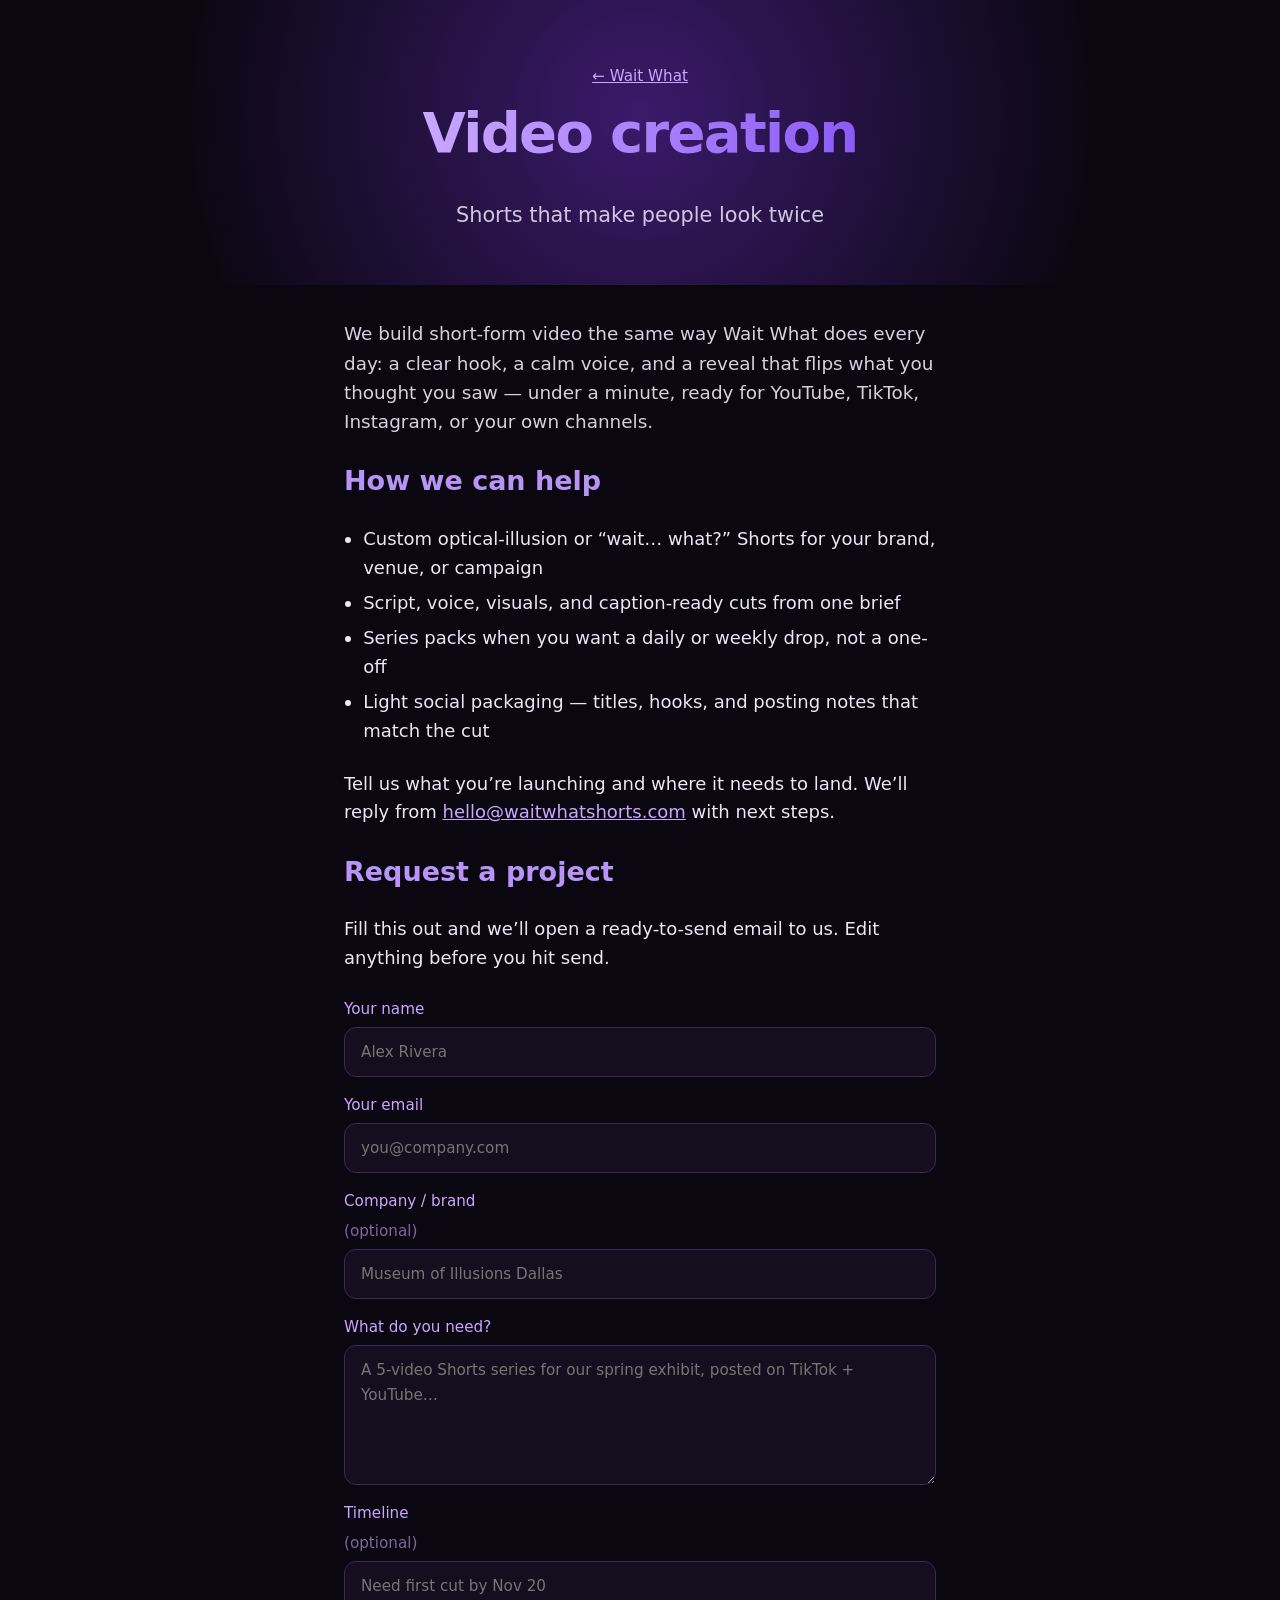
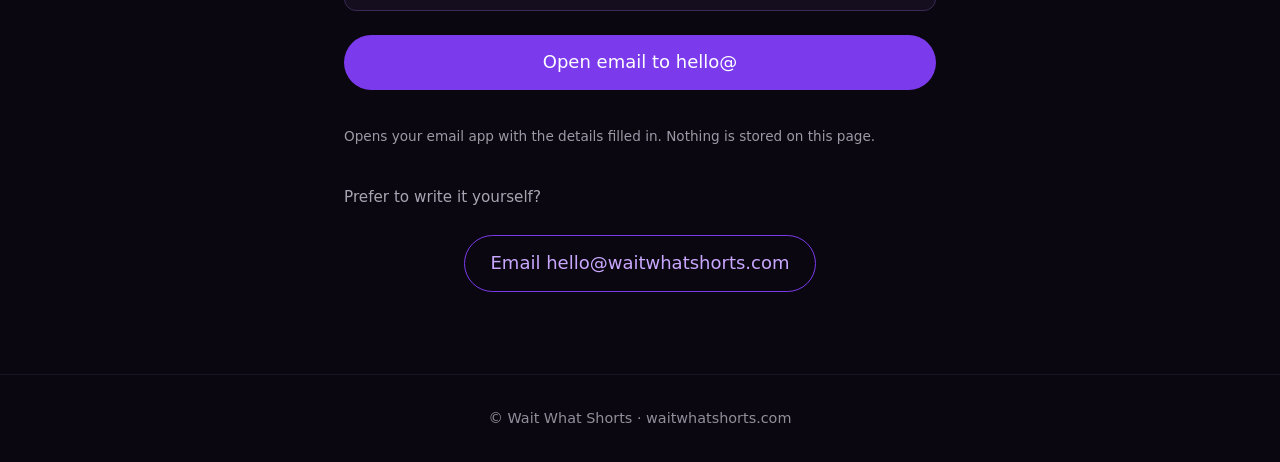
==== services/video.html @ ed8857b7 "Add Services section and video creation page with inquiry form" ====
<!doctype html>
<html lang="en"><head><meta charset="utf-8"><meta name="viewport" content="width=device-width,initial-scale=1">
<title>Video creation — Wait What Shorts</title>
<meta name="description" content="Custom Shorts and social video from Wait What — calm voice, quick reveal, built to stop the scroll.">
<link rel="stylesheet" href="../style.css"></head>
<body>
<audio id="ww-outro" src="../outro-jingle.mp3" preload="auto"></audio>
<header class="hero compact">
  <a class="back" href="../">← Wait What</a>
  <h1>Video creation</h1>
  <p class="tag">Shorts that make people look twice</p>
</header>
<main class="page">
  <p class="lead">We build short-form video the same way Wait What does every day: a clear hook, a calm voice, and a reveal that flips what you thought you saw — under a minute, ready for YouTube, TikTok, Instagram, or your own channels.</p>
  <h2>How we can help</h2>
  <ul class="bullets">
    <li>Custom optical-illusion or “wait… what?” Shorts for your brand, venue, or campaign</li>
    <li>Script, voice, visuals, and caption-ready cuts from one brief</li>
    <li>Series packs when you want a daily or weekly drop, not a one-off</li>
    <li>Light social packaging — titles, hooks, and posting notes that match the cut</li>
  </ul>
  <p>Tell us what you’re launching and where it needs to land. We’ll reply from <a href="mailto:hello@waitwhatshorts.com">hello@waitwhatshorts.com</a> with next steps.</p>

  <h2>Request a project</h2>
  <p>Fill this out and we’ll open a ready-to-send email to us. Edit anything before you hit send.</p>
  <form class="form" id="video-form" novalidate>
    <label>Your name
      <input name="name" type="text" autocomplete="name" required placeholder="Alex Rivera">
    </label>
    <label>Your email
      <input name="email" type="email" autocomplete="email" required placeholder="you@company.com">
    </label>
    <label>Company / brand <span style="opacity:.6">(optional)</span>
      <input name="company" type="text" autocomplete="organization" placeholder="Museum of Illusions Dallas">
    </label>
    <label>What do you need?
      <textarea name="brief" required placeholder="A 5-video Shorts series for our spring exhibit, posted on TikTok + YouTube…"></textarea>
    </label>
    <label>Timeline <span style="opacity:.6">(optional)</span>
      <input name="timeline" type="text" placeholder="Need first cut by Nov 20">
    </label>
    <button class="btn full" type="submit">Open email to hello@</button>
    <p class="note">Opens your email app with the details filled in. Nothing is stored on this page.</p>
  </form>

  <p class="or">Prefer to write it yourself?</p>
  <p style="text-align:center"><a class="btn ghost" href="mailto:hello@waitwhatshorts.com?subject=Video%20creation%20inquiry">Email hello@waitwhatshorts.com</a></p>
</main>
<footer>© Wait What Shorts · waitwhatshorts.com</footer>
<script src="../site.js"></script>
<script>
(function () {
  var form = document.getElementById('video-form');
  if (!form) return;
  form.addEventListener('submit', function (e) {
    e.preventDefault();
    var d = new FormData(form);
    var name = (d.get('name') || '').toString().trim();
    var email = (d.get('email') || '').toString().trim();
    var company = (d.get('company') || '').toString().trim();
    var brief = (d.get('brief') || '').toString().trim();
    var timeline = (d.get('timeline') || '').toString().trim();
    if (!name || !email || !brief) {
      form.reportValidity();
      return;
    }
    var lines = [
      'Name: ' + name,
      'Email: ' + email,
      company ? 'Company / brand: ' + company : null,
      timeline ? 'Timeline: ' + timeline : null,
      '',
      'Project brief:',
      brief
    ].filter(function (x) { return x !== null; });
    var subject = 'Video creation inquiry' + (company ? ' — ' + company : ' — ' + name);
    var href = 'mailto:hello@waitwhatshorts.com'
      + '?subject=' + encodeURIComponent(subject)
      + '&body=' + encodeURIComponent(lines.join('\n'));
    window.location.href = href;
  });
})();
</script>
</body></html>
---- style.css ----
*{box-sizing:border-box}body{margin:0;background:#0a0710;color:#ece6f7;font:18px/1.6 system-ui,-apple-system,Segoe UI,sans-serif;text-align:center}
.hero{min-height:80vh;display:flex;flex-direction:column;justify-content:center;align-items:center;padding:2rem;background:radial-gradient(circle at 50% 40%,#3b1a6b 0,#0a0710 70%)}
.hero.compact{min-height:auto;padding:3rem 1.5rem 2rem}
h1{font-size:clamp(3rem,12vw,7rem);margin:0;letter-spacing:-.03em;background:linear-gradient(90deg,#c9a7ff,#8b5cf6);-webkit-background-clip:text;background-clip:text;color:transparent}
.hero.compact h1{font-size:clamp(2rem,8vw,3.5rem)}
.tag{font-size:1.3rem;opacity:.85}h2{color:#b794f6}
section{max-width:640px;margin:0 auto;padding:3.5rem 1.5rem}
.page{max-width:640px;margin:0 auto;padding:1rem 1.5rem 3.5rem;text-align:left}
.page p,.page li{text-align:left}.page h2{text-align:left}
.lead{font-size:1.15rem;opacity:.9}
.btn{display:inline-block;margin:.5rem;padding:.8rem 1.6rem;border-radius:999px;background:#7c3aed;color:#fff;text-decoration:none;font-weight:600;border:none;cursor:pointer;font:inherit}.btn:hover{background:#9061f9}
.btn.ghost{background:transparent;border:1px solid #7c3aed;color:#c9a7ff}.btn.ghost:hover{background:#241a36}
.btn.full{width:100%;margin:.5rem 0}
a{color:#c9a7ff}footer{padding:2rem;opacity:.6;font-size:.9rem;border-top:1px solid #241a36;text-align:center}
.back{display:inline-block;margin:1rem 0 0;font-size:.95rem}
.bullets{padding-left:1.2rem;margin:1rem 0 1.5rem}.bullets li{margin:.4rem 0}
.form{display:flex;flex-direction:column;gap:1rem;margin:1.5rem 0}
.form label{display:flex;flex-direction:column;gap:.35rem;text-align:left;font-size:.95rem;color:#c9a7ff}
.form input,.form textarea,.form select{width:100%;padding:.75rem 1rem;border-radius:12px;border:1px solid #3b2a55;background:#140e1f;color:#ece6f7;font:inherit}
.form textarea{min-height:140px;resize:vertical}
.form input:focus,.form textarea:focus,.form select:focus{outline:2px solid #7c3aed;border-color:#7c3aed}
.or{text-align:center;opacity:.7;margin:1.5rem 0 .75rem;font-size:.95rem}
.note{font-size:.85rem;opacity:.65;margin-top:.75rem}
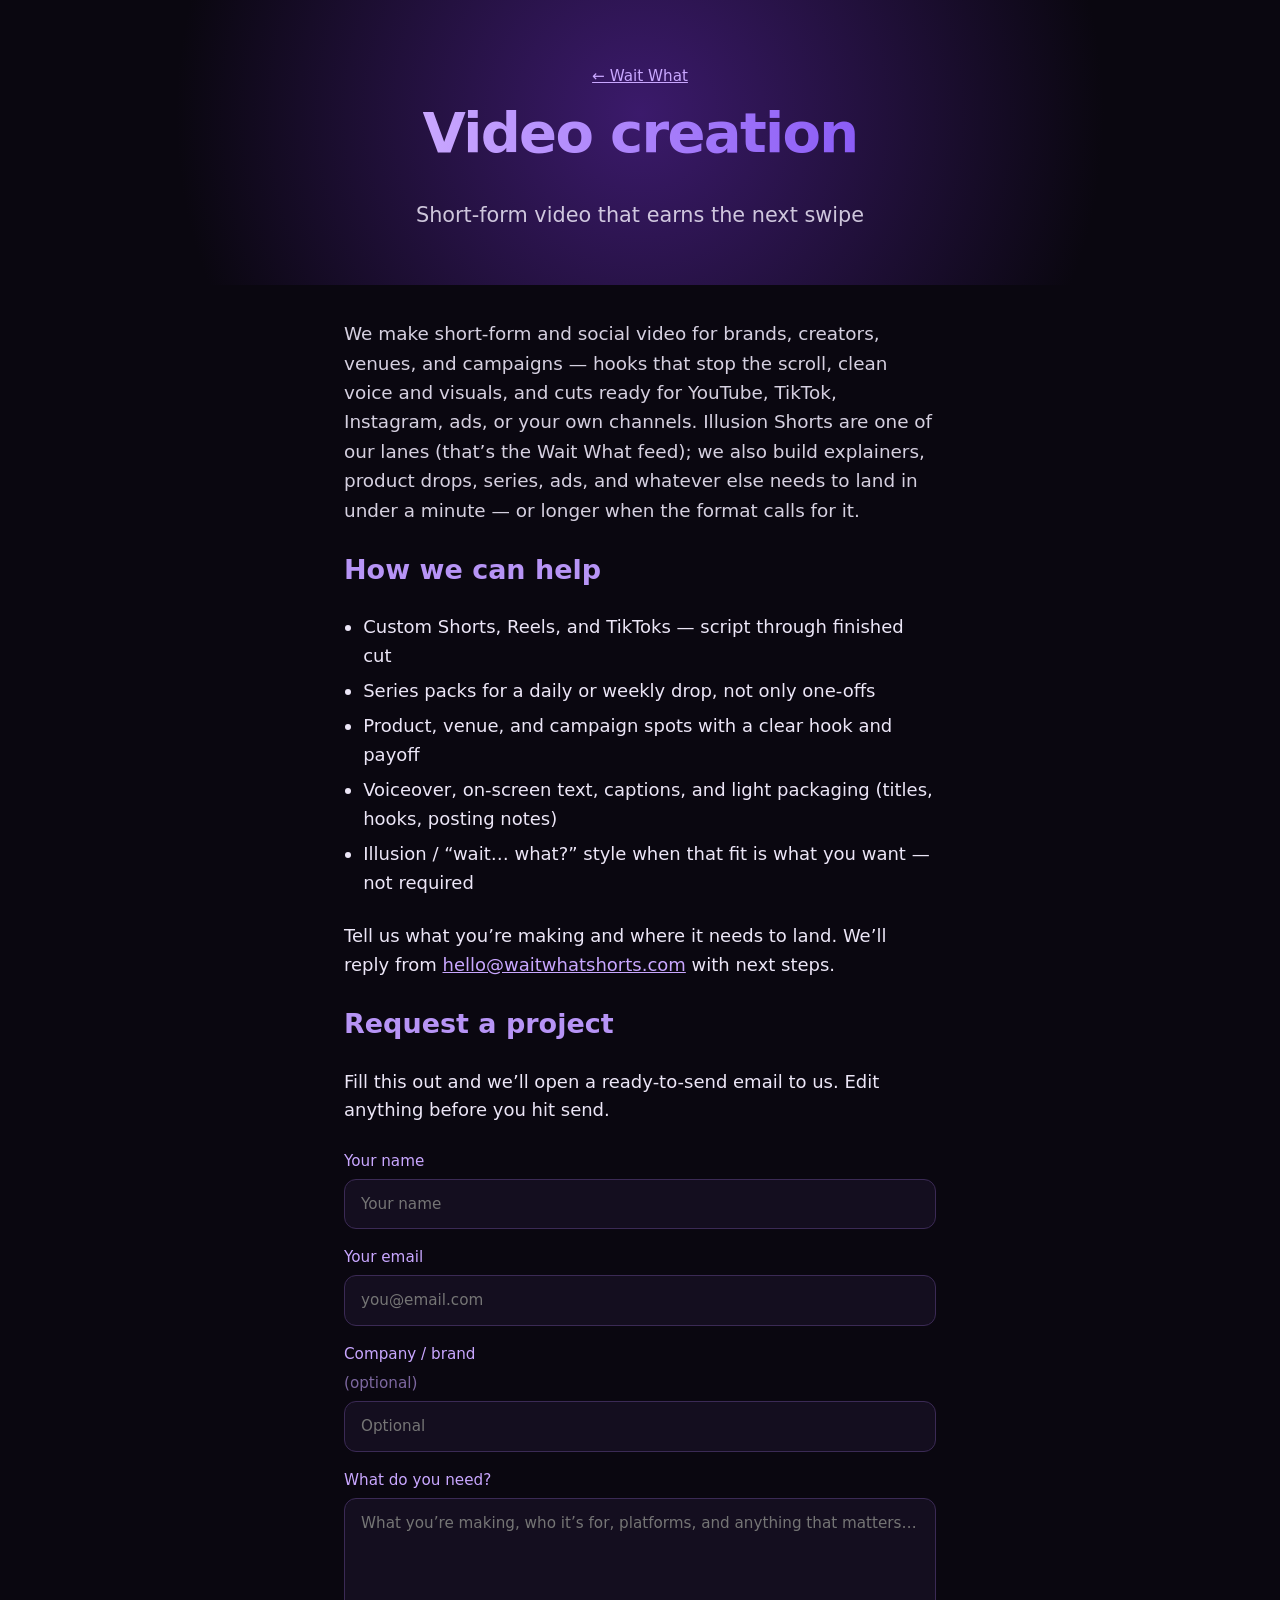
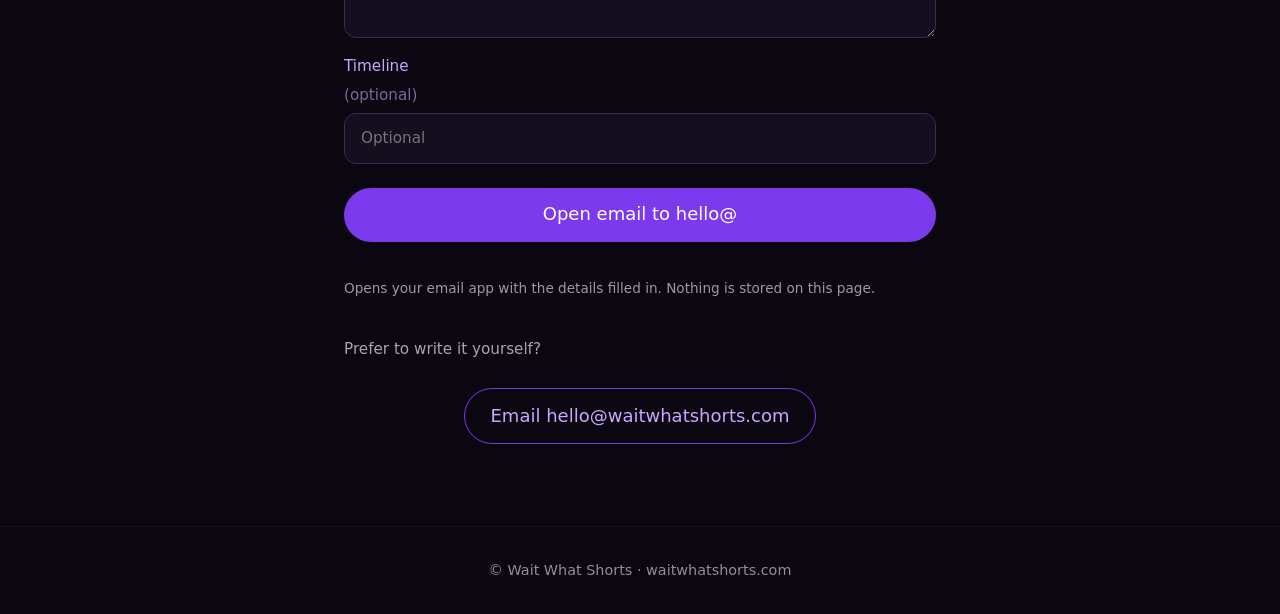
==== commit fb9a8325: "Broaden video services page beyond illusion-only pitch" ====
--- a/services/video.html
+++ b/services/video.html
@@ -1,43 +1,44 @@
 <!doctype html>
 <html lang="en"><head><meta charset="utf-8"><meta name="viewport" content="width=device-width,initial-scale=1">
 <title>Video creation — Wait What Shorts</title>
-<meta name="description" content="Custom Shorts and social video from Wait What — calm voice, quick reveal, built to stop the scroll.">
+<meta name="description" content="Custom short-form and social video from Wait What — hooks, voice, cuts, and series ready to post.">
 <link rel="stylesheet" href="../style.css"></head>
 <body>
 <audio id="ww-outro" src="../outro-jingle.mp3" preload="auto"></audio>
 <header class="hero compact">
   <a class="back" href="../">← Wait What</a>
   <h1>Video creation</h1>
-  <p class="tag">Shorts that make people look twice</p>
+  <p class="tag">Short-form video that earns the next swipe</p>
 </header>
 <main class="page">
-  <p class="lead">We build short-form video the same way Wait What does every day: a clear hook, a calm voice, and a reveal that flips what you thought you saw — under a minute, ready for YouTube, TikTok, Instagram, or your own channels.</p>
+  <p class="lead">We make short-form and social video for brands, creators, venues, and campaigns — hooks that stop the scroll, clean voice and visuals, and cuts ready for YouTube, TikTok, Instagram, ads, or your own channels. Illusion Shorts are one of our lanes (that’s the Wait What feed); we also build explainers, product drops, series, ads, and whatever else needs to land in under a minute — or longer when the format calls for it.</p>
   <h2>How we can help</h2>
   <ul class="bullets">
-    <li>Custom optical-illusion or “wait… what?” Shorts for your brand, venue, or campaign</li>
-    <li>Script, voice, visuals, and caption-ready cuts from one brief</li>
-    <li>Series packs when you want a daily or weekly drop, not a one-off</li>
-    <li>Light social packaging — titles, hooks, and posting notes that match the cut</li>
+    <li>Custom Shorts, Reels, and TikToks — script through finished cut</li>
+    <li>Series packs for a daily or weekly drop, not only one-offs</li>
+    <li>Product, venue, and campaign spots with a clear hook and payoff</li>
+    <li>Voiceover, on-screen text, captions, and light packaging (titles, hooks, posting notes)</li>
+    <li>Illusion / “wait… what?” style when that fit is what you want — not required</li>
   </ul>
-  <p>Tell us what you’re launching and where it needs to land. We’ll reply from <a href="mailto:hello@waitwhatshorts.com">hello@waitwhatshorts.com</a> with next steps.</p>
+  <p>Tell us what you’re making and where it needs to land. We’ll reply from <a href="mailto:hello@waitwhatshorts.com">hello@waitwhatshorts.com</a> with next steps.</p>
 
   <h2>Request a project</h2>
   <p>Fill this out and we’ll open a ready-to-send email to us. Edit anything before you hit send.</p>
   <form class="form" id="video-form" novalidate>
     <label>Your name
-      <input name="name" type="text" autocomplete="name" required placeholder="Alex Rivera">
+      <input name="name" type="text" autocomplete="name" required placeholder="Your name">
     </label>
     <label>Your email
-      <input name="email" type="email" autocomplete="email" required placeholder="you@company.com">
+      <input name="email" type="email" autocomplete="email" required placeholder="you@email.com">
     </label>
     <label>Company / brand <span style="opacity:.6">(optional)</span>
-      <input name="company" type="text" autocomplete="organization" placeholder="Museum of Illusions Dallas">
+      <input name="company" type="text" autocomplete="organization" placeholder="Optional">
     </label>
     <label>What do you need?
-      <textarea name="brief" required placeholder="A 5-video Shorts series for our spring exhibit, posted on TikTok + YouTube…"></textarea>
+      <textarea name="brief" required placeholder="What you’re making, who it’s for, platforms, and anything that matters…"></textarea>
     </label>
     <label>Timeline <span style="opacity:.6">(optional)</span>
-      <input name="timeline" type="text" placeholder="Need first cut by Nov 20">
+      <input name="timeline" type="text" placeholder="Optional">
     </label>
     <button class="btn full" type="submit">Open email to hello@</button>
     <p class="note">Opens your email app with the details filled in. Nothing is stored on this page.</p>
